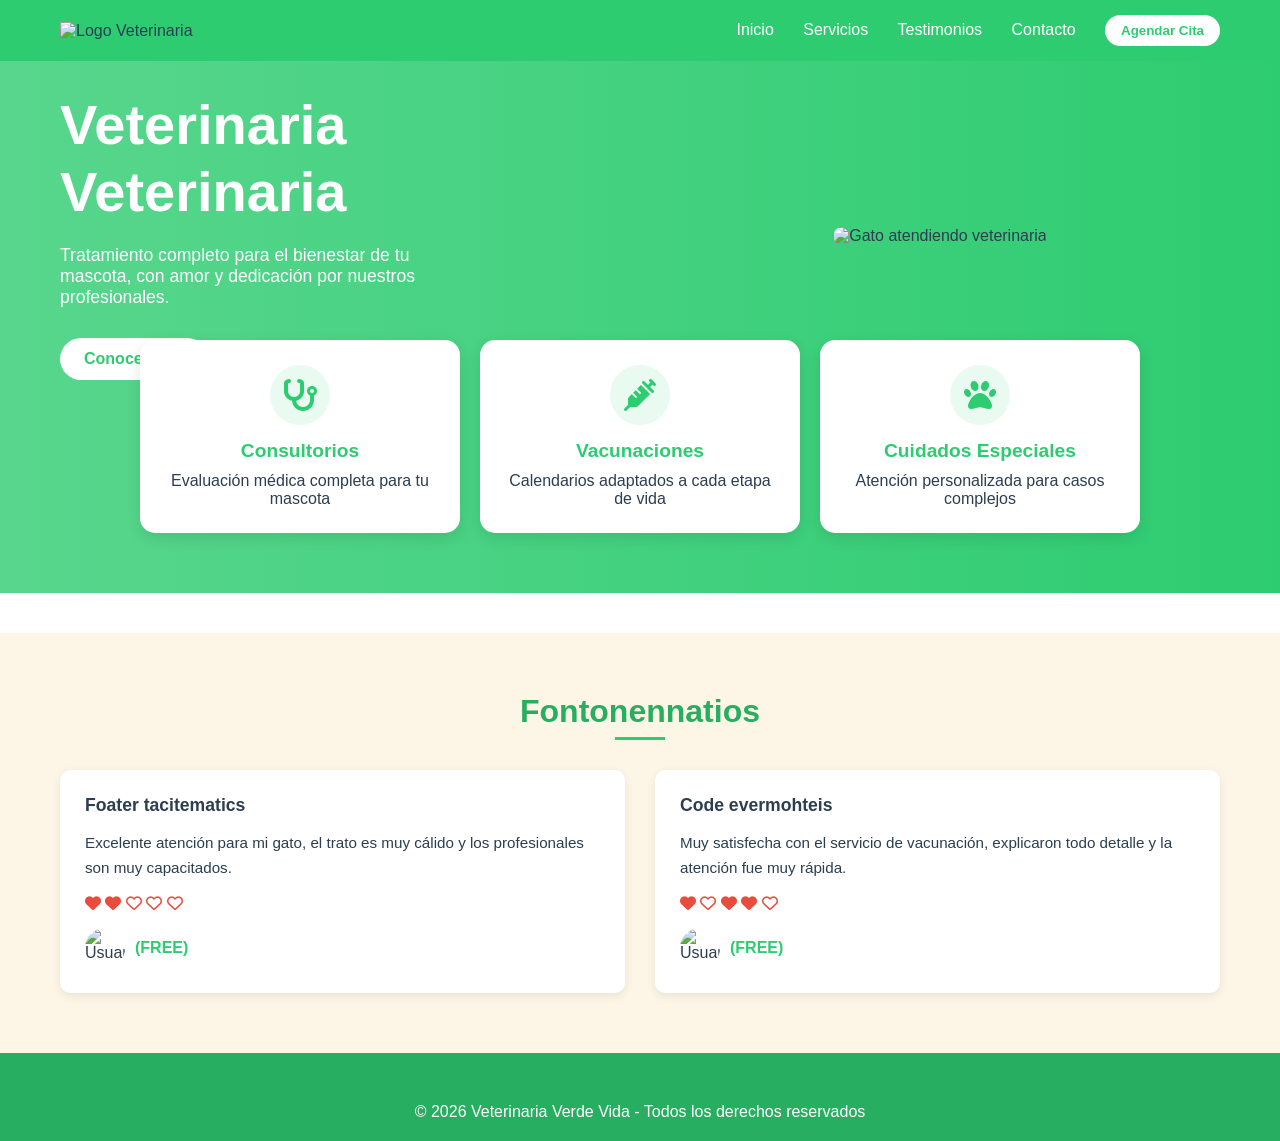
==== index.html @ ba279dea "cambiodemiguel" ====
<!DOCTYPE html>
<html lang="es">
<head>
    <meta charset="UTF-8">
    <meta name="viewport" content="width=device-width, initial-scale=1.0">
    <title>Veterinaria Verde Vida | Cuidado Felino y Canino</title>
    <link rel="icon" type="image/png" href="img/logo.png">
    <link rel="stylesheet" href="https://cdnjs.cloudflare.com/ajax/libs/font-awesome/6.5.1/css/all.min.css">
    <link rel="stylesheet" href="style.css">
</head>
<body>
   
    <nav class="navbar">
        <div class="nav-container">
            <div class="nav-logo">
                <img src="img/logo.png" alt="Logo Veterinaria">
            </div>
            <div class="nav-links" id="navLinks">
                <a href="#inicio">Inicio</a>
                <a href="#servicios">Servicios</a>
                <a href="#testimonios">Testimonios</a>
                <a href="#contacto">Contacto</a>
                <button class="btn-cta">Agendar Cita</button>
            </div>
            <button class="menu-toggle" id="menuToggle">
                <i class="fas fa-bars"></i>
            </button>
        </div>
    </nav>

  
    <section id="inicio" class="hero">
        <div class="hero-container">
            <div class="hero-texto">
                <h1>Veterinaria <br> Veterinaria</h1>
                <p>Tratamiento completo para el bienestar de tu mascota, con amor y dedicación por nuestros profesionales.</p>
                <button class="btn-principal">Conocer Más</button>
            </div>
            <div class="hero-imagen">
                <img src="img/gato-principal.png" alt="Gato atendiendo veterinaria">
                <div class="decoracion-hojas"></div>
            </div>
        </div>
        <div class="servicios-rapidos">
            <div class="servicio-card">
                <i class="fas fa-stethoscope"></i>
                <h3>Consultorios</h3>
                <p>Evaluación médica completa para tu mascota</p>
            </div>
            <div class="servicio-card">
                <i class="fas fa-syringe"></i>
                <h3>Vacunaciones</h3>
                <p>Calendarios adaptados a cada etapa de vida</p>
            </div>
            <div class="servicio-card">
                <i class="fas fa-paw"></i>
                <h3>Cuidados Especiales</h3>
                <p>Atención personalizada para casos complejos</p>
            </div>
        </div>
    </section>

  
    <section id="testimonios" class="testimonios">
        <div class="testimonios-container">
            <h2>Fontonennatios</h2>
            <div class="testimonios-grid">
                <div class="testimonio-card">
                    <h3>Foater tacitematics</h3>
                    <p>Excelente atención para mi gato, el trato es muy cálido y los profesionales son muy capacitados.</p>
                    <div class="calificacion">
                        <i class="fas fa-heart"></i>
                        <i class="fas fa-heart"></i>
                        <i class="far fa-heart"></i>
                        <i class="far fa-heart"></i>
                        <i class="far fa-heart"></i>
                    </div>
                    <div class="autor">
                        <img src="img/usuario1.png" alt="Usuario">
                        <span>(FREE)</span>
                    </div>
                </div>
                <div class="testimonio-card">
                    <h3>Code evermohteis</h3>
                    <p>Muy satisfecha con el servicio de vacunación, explicaron todo detalle y la atención fue muy rápida.</p>
                    <div class="calificacion">
                        <i class="fas fa-heart"></i>
                        <i class="far fa-heart"></i>
                        <i class="fas fa-heart"></i>
                        <i class="fas fa-heart"></i>
                        <i class="far fa-heart"></i>
                    </div>
                    <div class="autor">
                        <img src="img/usuario2.png" alt="Usuario">
                        <span>(FREE)</span>
                    </div>
                </div>
            </div>
        </div>
    </section>

   
    <footer class="footer">
        <div class="footer-container">
            <p>© 2026 Veterinaria Verde Vida - Todos los derechos reservados</p>
            <div class="footer-wave"></div>
        </div>
    </footer>

    <script src="script.js"></script>
</body>
</html>
---- style.css ----
* {
    margin: 0;
    padding: 0;
    box-sizing: border-box;
    font-family: 'Poppins', sans-serif;
}

:root {
    --color-principal: #2ECC71;
    --color-secundario: #27AE60;
    --color-claro: #82E0AA;
    --color-fondo-hero: #58D68D;
    --color-fondo-testimonios: #FDF5E6;
    --color-blanco: #FFFFFF;
    --color-texto: #2C3E50;
}

body {
    color: var(--color-texto);
    overflow-x: hidden;
}


.nav-container, .hero-container, .testimonios-container, .footer-container {
    max-width: 1200px;
    margin: 0 auto;
    padding: 0 20px;
}


.navbar {
    background-color: var(--color-principal);
    padding: 15px 0;
}

.nav-container {
    display: flex;
    justify-content: space-between;
    align-items: center;
}

.nav-logo img {
    width: 50px;
    height: 50px;
}

.nav-links a {
    color: var(--color-blanco);
    text-decoration: none;
    margin-left: 25px;
    font-size: 1rem;
    transition: color 0.3s ease;
}

.nav-links a:hover {
    color: var(--color-claro);
}

.btn-cta {
    background-color: var(--color-blanco);
    color: var(--color-principal);
    border: none;
    padding: 8px 16px;
    border-radius: 20px;
    font-weight: 600;
    cursor: pointer;
    margin-left: 25px;
    transition: background-color 0.3s ease;
}

.btn-cta:hover {
    background-color: var(--color-claro);
    color: var(--color-blanco);
}

.menu-toggle {
    background: none;
    border: none;
    color: var(--color-blanco);
    font-size: 1.5rem;
    display: none;
}


.hero {
    background: linear-gradient(to right, var(--color-fondo-hero), var(--color-principal));
    padding-top: 30px;
    padding-bottom: 60px;
    position: relative;
    overflow: hidden;
}

.hero-container {
    display: grid;
    grid-template-columns: 1fr 1fr;
    gap: 40px;
    align-items: center;
}

.hero-texto h1 {
    font-size: 3.5rem;
    color: var(--color-blanco);
    line-height: 1.2;
    margin-bottom: 20px;
}

.hero-texto p {
    color: var(--color-blanco);
    font-size: 1.1rem;
    margin-bottom: 30px;
    max-width: 400px;
}

.btn-principal {
    background-color: var(--color-blanco);
    color: var(--color-principal);
    border: none;
    padding: 12px 24px;
    border-radius: 25px;
    font-size: 1rem;
    font-weight: 600;
    cursor: pointer;
    transition: transform 0.3s ease;
}

.btn-principal:hover {
    transform: scale(1.05);
}

.hero-imagen {
    position: relative;
    text-align: center;
}

.hero-imagen img {
    width: 80%;
    border-radius: 10px;
    z-index: 2;
    position: relative;
}

.decoracion-hojas {
    position: absolute;
    top: 20%;
    left: 10%;
    width: 100%;
    height: 100%;
    background-image: url('img/hojas-decorativas.png');
    background-size: contain;
    background-repeat: no-repeat;
    z-index: 1;
}


.servicios-rapidos {
    display: grid;
    grid-template-columns: repeat(auto-fit, minmax(280px, 1fr));
    gap: 20px;
    max-width: 1000px;
    margin: 0 auto;
    margin-top: -40px;
    position: relative;
    z-index: 5;
}

.servicio-card {
    background-color: var(--color-blanco);
    padding: 25px;
    border-radius: 15px;
    box-shadow: 0 5px 15px rgba(0,0,0,0.1);
    text-align: center;
    transition: transform 0.3s ease;
}

.servicio-card:hover {
    transform: translateY(-5px);
}

.servicio-card i {
    font-size: 2rem;
    color: var(--color-principal);
    margin-bottom: 15px;
    background-color: rgba(46, 204, 113, 0.1);
    width: 60px;
    height: 60px;
    line-height: 60px;
    border-radius: 50%;
}

.servicio-card h3 {
    color: var(--color-principal);
    margin-bottom: 10px;
    font-size: 1.2rem;
}

.testimonios {
    background-color: var(--color-fondo-testimonios);
    padding: 60px 0;
    margin-top: 40px;
}

.testimonios h2 {
    font-size: 2rem;
    color: var(--color-secundario);
    text-align: center;
    margin-bottom: 40px;
    position: relative;
}

.testimonios h2::after {
    content: '';
    width: 50px;
    height: 3px;
    background-color: var(--color-principal);
    position: absolute;
    bottom: -10px;
    left: 50%;
    transform: translateX(-50%);
}

.testimonios-grid {
    display: grid;
    grid-template-columns: repeat(auto-fit, minmax(300px, 1fr));
    gap: 30px;
}

.testimonio-card {
    background-color: var(--color-blanco);
    padding: 25px;
    border-radius: 10px;
    box-shadow: 0 3px 10px rgba(0,0,0,0.08);
}

.testimonio-card h3 {
    color: var(--color-texto);
    margin-bottom: 15px;
    font-size: 1.1rem;
}

.testimonio-card p {
    font-size: 0.95rem;
    line-height: 1.6;
    margin-bottom: 15px;
}

.calificacion {
    color: #E74C3C;
    margin-bottom: 15px;
}

.autor {
    display: flex;
    align-items: center;
}

.autor img {
    width: 40px;
    height: 40px;
    border-radius: 50%;
    margin-right: 10px;
}

.autor span {
    color: var(--color-principal);
    font-weight: 600;
}

/* FOOTER */
.footer {
    background-color: var(--color-secundario);
    padding: 20px 0;
    position: relative;
}

.footer p {
    color: var(--color-blanco);
    text-align: center;
    padding-top: 30px;
}

.footer-wave {
    position: absolute;
    top: -60px;
    left: 0;
    width: 100%;
    height: 60px;
    background-image: url('img/onda-footer.svg');
    background-size: cover;
    background-repeat: no-repeat;
}


@media (max-width: 992px) {
    .hero-container {
        grid-template-columns: 1fr;
        text-align: center;
    }

    .hero-texto p {
        max-width: 100%;
    }

    .menu-toggle {
        display: block;
    }

    .nav-links {
        position: absolute;
        top: 80px;
        left: 0;
        width: 100%;
        background-color: var(--color-principal);
        max-height: 0;
        overflow: hidden;
        transition: max-height 0.3s ease;
    }

    .nav-links.active {
        max-height: 400px;
    }

    .nav-links a, .btn-cta {
        display: block;
        margin: 15px 20px;
        text-align: center;
    }
}
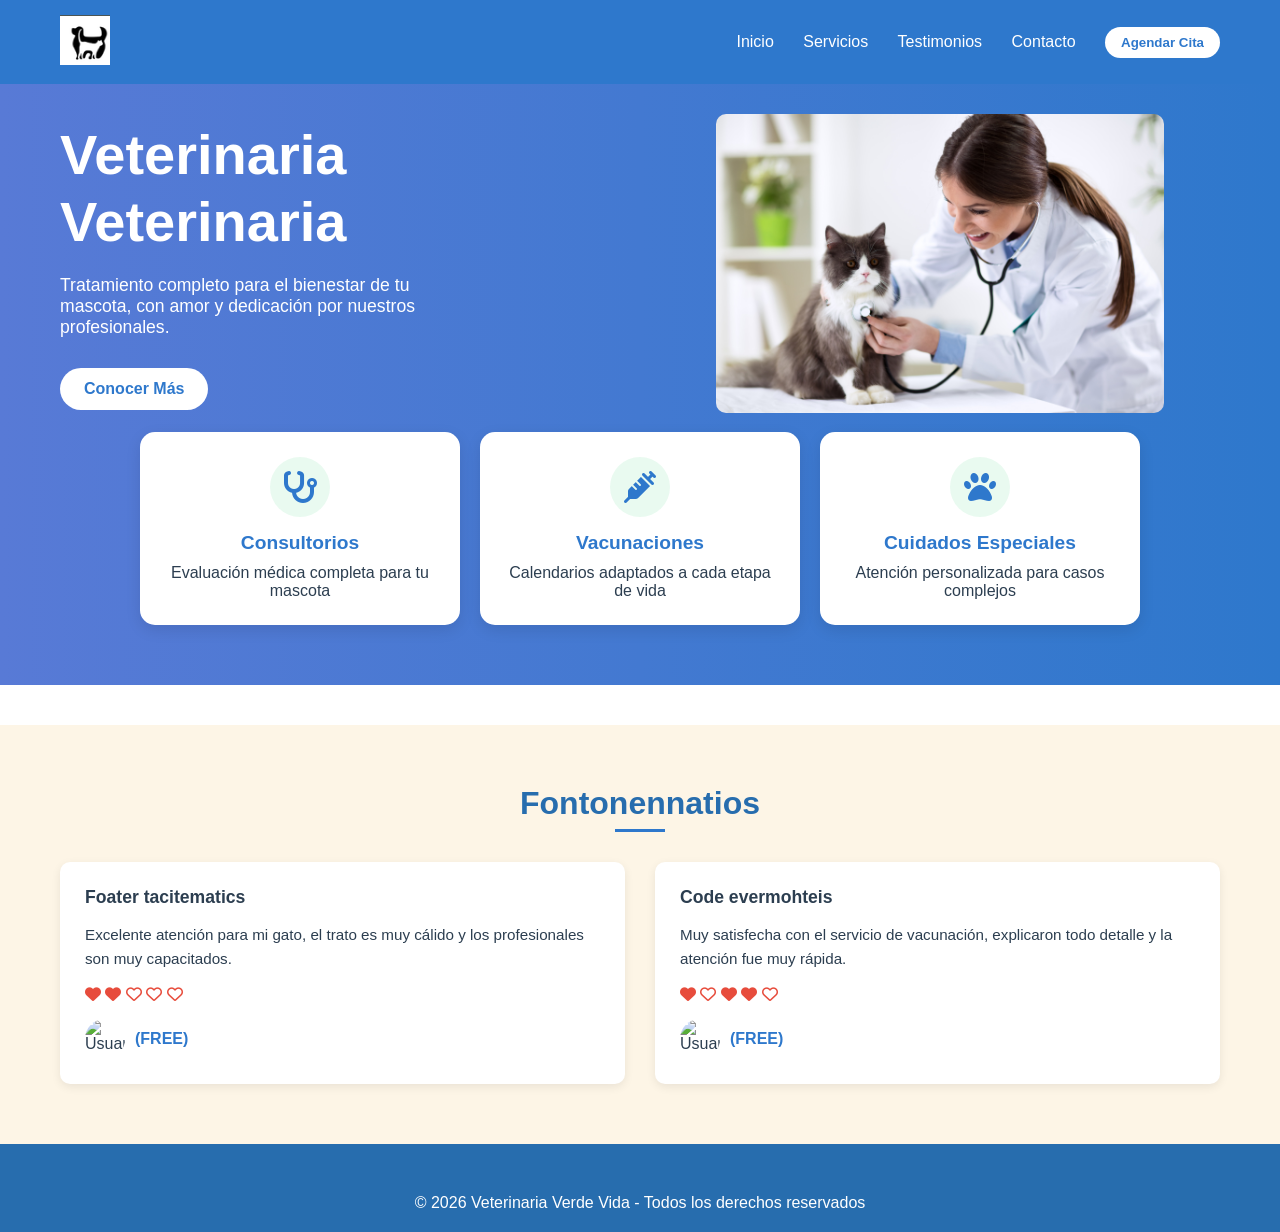
==== commit 9c89b4ab: "cambiodemiguel" ====
--- a/index.html
+++ b/index.html
@@ -4,16 +4,15 @@
     <meta charset="UTF-8">
     <meta name="viewport" content="width=device-width, initial-scale=1.0">
     <title>Veterinaria Verde Vida | Cuidado Felino y Canino</title>
-    <link rel="icon" type="image/png" href="img/logo.png">
+    <link rel="icon" type="image/png" href="Captura de pantalla 2026-03-09 090938.png">
     <link rel="stylesheet" href="https://cdnjs.cloudflare.com/ajax/libs/font-awesome/6.5.1/css/all.min.css">
     <link rel="stylesheet" href="style.css">
 </head>
 <body>
-   
     <nav class="navbar">
         <div class="nav-container">
             <div class="nav-logo">
-                <img src="img/logo.png" alt="Logo Veterinaria">
+                <img src="Captura de pantalla 2026-03-09 090938.png" alt="Logo Veterinaria">
             </div>
             <div class="nav-links" id="navLinks">
                 <a href="#inicio">Inicio</a>
@@ -37,7 +36,7 @@
                 <button class="btn-principal">Conocer Más</button>
             </div>
             <div class="hero-imagen">
-                <img src="img/gato-principal.png" alt="Gato atendiendo veterinaria">
+                <img src="L6GI2ZSXFZGADESR57UO666ZE4.jpg" alt="Gato atendiendo veterinaria">
                 <div class="decoracion-hojas"></div>
             </div>
         </div>
--- a/style.css
+++ b/style.css
@@ -6,10 +6,10 @@
 }
 
 :root {
-    --color-principal: #2ECC71;
-    --color-secundario: #27AE60;
-    --color-claro: #82E0AA;
-    --color-fondo-hero: #58D68D;
+    --color-principal: #2e78cc;
+    --color-secundario: #276dae;
+    --color-claro: #030303;
+    --color-fondo-hero: #587ad6;
     --color-fondo-testimonios: #FDF5E6;
     --color-blanco: #FFFFFF;
     --color-texto: #2C3E50;
@@ -158,7 +158,7 @@
     gap: 20px;
     max-width: 1000px;
     margin: 0 auto;
-    margin-top: -40px;
+    margin-top: 15px;
     position: relative;
     z-index: 5;
 }
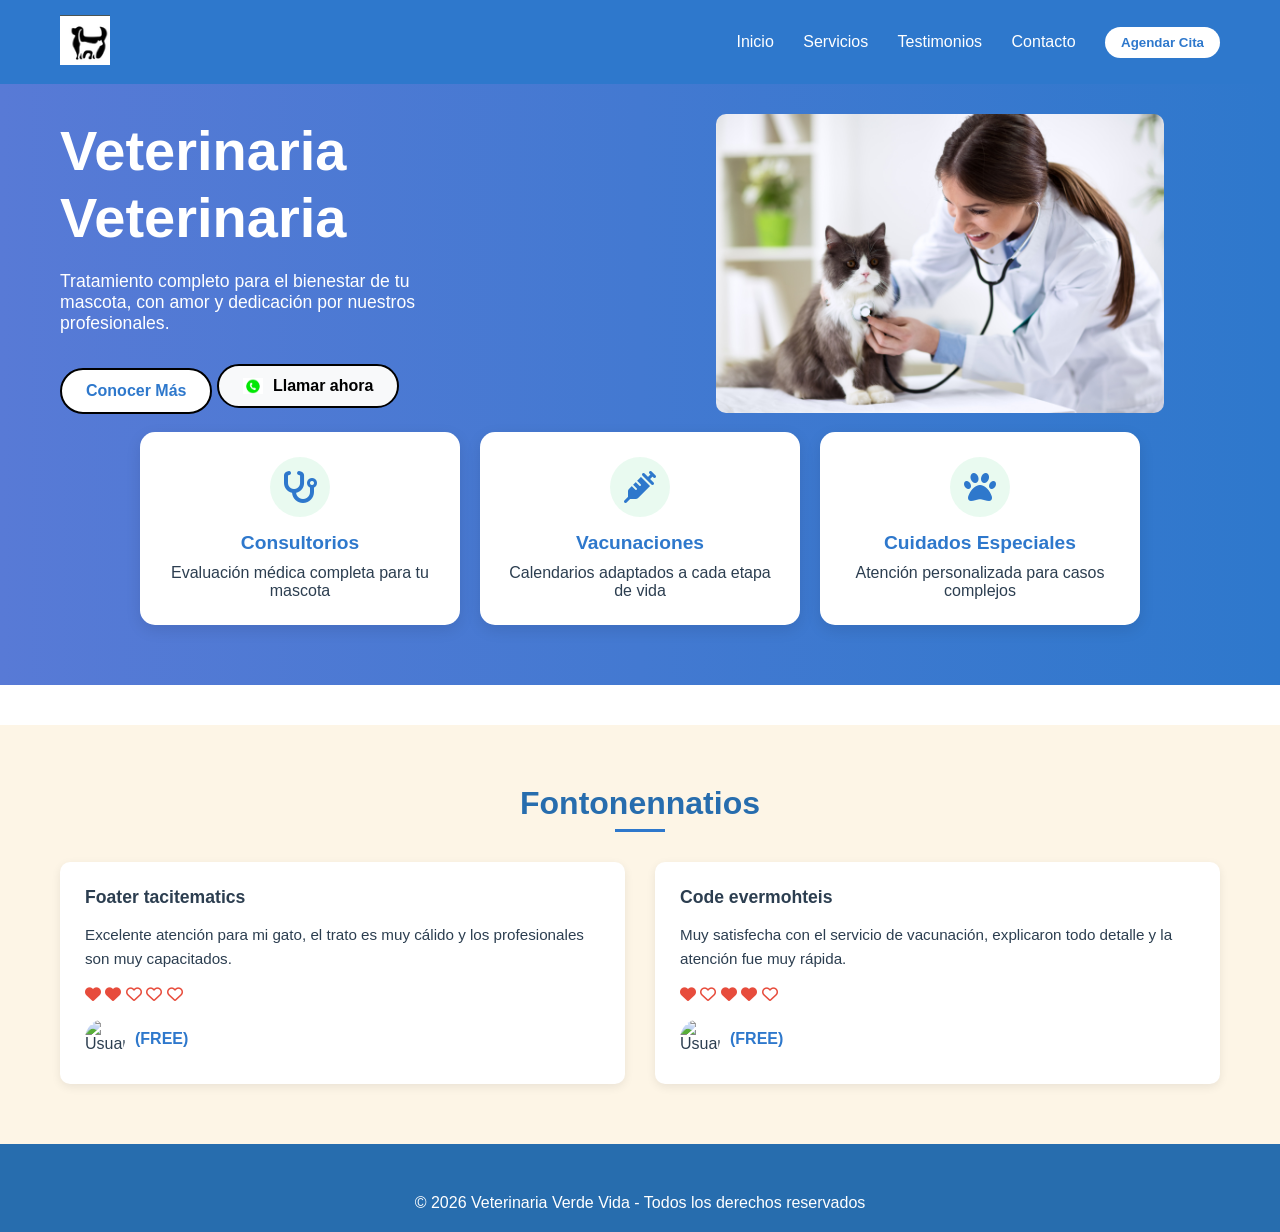
==== commit d567c79a: "cambio5demigue" ====
--- a/index.html
+++ b/index.html
@@ -34,6 +34,13 @@
                 <h1>Veterinaria <br> Veterinaria</h1>
                 <p>Tratamiento completo para el bienestar de tu mascota, con amor y dedicación por nuestros profesionales.</p>
                 <button class="btn-principal">Conocer Más</button>
+                <button class="btn-segundario">
+    <img src="llamar.png" alt="WhatsApp" class="btn-icon">
+    Llamar ahora
+</button>
+               
+
+                 
             </div>
             <div class="hero-imagen">
                 <img src="L6GI2ZSXFZGADESR57UO666ZE4.jpg" alt="Gato atendiendo veterinaria">
--- a/style.css
+++ b/style.css
@@ -121,7 +121,43 @@
     font-weight: 600;
     cursor: pointer;
     transition: transform 0.3s ease;
-}
+    border: 2px solid #000000;
+}
+
+.btn-segundario {
+ 
+    background-color: #f8f9fa;
+    color: #000000;           
+    border: 2px solid #000000;
+    border-radius: 50px;       
+    
+    padding: 10px 24px;       
+    cursor: pointer;          
+    font-family: Arial, sans-serif; 
+    font-weight: bold;        
+    font-size: 16px;          
+
+ 
+    display: inline-flex;    
+    align-items: center;    
+    justify-content: center;
+    gap: 10px;            
+    transition: all 0.3s ease;
+}
+
+
+.btn-icon {
+    width: 20px; 
+    height: 20px;
+    object-fit: contain; 
+}
+
+
+.btn-segundario:hover {
+    background-color: #e2e6ea;
+    border-color: #333;       
+}
+    
 
 .btn-principal:hover {
     transform: scale(1.05);
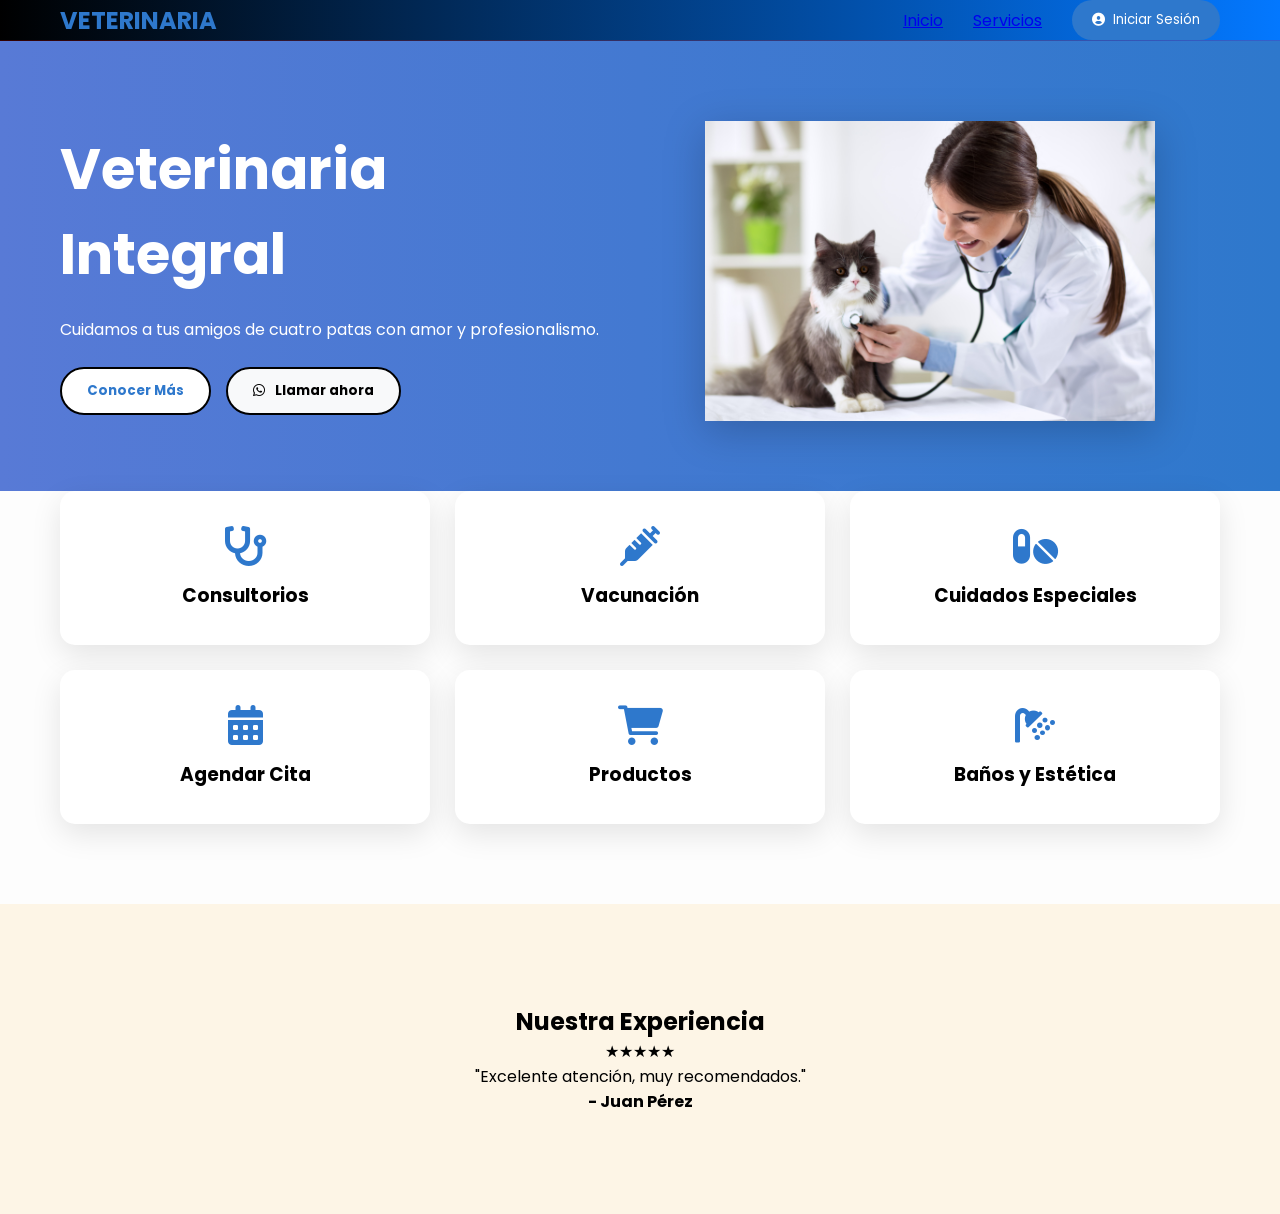
==== commit 82aed07a: "cambio5demiguel" ====
--- a/index.html
+++ b/index.html
@@ -3,116 +3,68 @@
 <head>
     <meta charset="UTF-8">
     <meta name="viewport" content="width=device-width, initial-scale=1.0">
-    <title>Veterinaria Verde Vida | Cuidado Felino y Canino</title>
-    <link rel="icon" type="image/png" href="Captura de pantalla 2026-03-09 090938.png">
-    <link rel="stylesheet" href="https://cdnjs.cloudflare.com/ajax/libs/font-awesome/6.5.1/css/all.min.css">
+    <title>Veterinaria Integral | Cuidado Profesional</title>
+    <link rel="stylesheet" href="https://cdnjs.cloudflare.com/ajax/libs/font-awesome/6.0.0/css/all.min.css">
+    <link href="https://fonts.googleapis.com/css2?family=Poppins:wght@300;400;600;700&display=swap" rel="stylesheet">
     <link rel="stylesheet" href="style.css">
 </head>
 <body>
+
     <nav class="navbar">
-        <div class="nav-container">
-            <div class="nav-logo">
-                <img src="Captura de pantalla 2026-03-09 090938.png" alt="Logo Veterinaria">
+        <div class="contenedor">
+            <div class="logo">VETERINARIA</div>
+            <div class="nav-links" id="navLinks">
+                <a href="#">Inicio</a>
+                <a href="#">Servicios</a>
+                <button class="btn-login">
+                    <i class="fas fa-user-circle"></i> Iniciar Sesión
+                </button>
             </div>
-            <div class="nav-links" id="navLinks">
-                <a href="#inicio">Inicio</a>
-                <a href="#servicios">Servicios</a>
-                <a href="#testimonios">Testimonios</a>
-                <a href="#contacto">Contacto</a>
-                <button class="btn-cta">Agendar Cita</button>
-            </div>
-            <button class="menu-toggle" id="menuToggle">
-                <i class="fas fa-bars"></i>
-            </button>
         </div>
     </nav>
 
-  
-    <section id="inicio" class="hero">
-        <div class="hero-container">
+    <section class="hero">
+        <div class="contenedor hero-grid">
             <div class="hero-texto">
-                <h1>Veterinaria <br> Veterinaria</h1>
-                <p>Tratamiento completo para el bienestar de tu mascota, con amor y dedicación por nuestros profesionales.</p>
-                <button class="btn-principal">Conocer Más</button>
-                <button class="btn-segundario">
-    <img src="llamar.png" alt="WhatsApp" class="btn-icon">
-    Llamar ahora
-</button>
-               
-
-                 
+                <h1>Veterinaria <br> <span>Integral</span></h1>
+                <p>Cuidamos a tus amigos de cuatro patas con amor y profesionalismo.</p>
+                <div class="hero-botones">
+                    <button class="btn-principal">Conocer Más</button>
+                    <button class="btn-segundario">
+                        <i class="fab fa-whatsapp"></i> Llamar ahora
+                    </button>
+                </div>
             </div>
             <div class="hero-imagen">
-                <img src="L6GI2ZSXFZGADESR57UO666ZE4.jpg" alt="Gato atendiendo veterinaria">
-                <div class="decoracion-hojas"></div>
-            </div>
-        </div>
-        <div class="servicios-rapidos">
-            <div class="servicio-card">
-                <i class="fas fa-stethoscope"></i>
-                <h3>Consultorios</h3>
-                <p>Evaluación médica completa para tu mascota</p>
-            </div>
-            <div class="servicio-card">
-                <i class="fas fa-syringe"></i>
-                <h3>Vacunaciones</h3>
-                <p>Calendarios adaptados a cada etapa de vida</p>
-            </div>
-            <div class="servicio-card">
-                <i class="fas fa-paw"></i>
-                <h3>Cuidados Especiales</h3>
-                <p>Atención personalizada para casos complejos</p>
+                <img src="L6GI2ZSXFZGADESR57UO666ZE4.jpg" alt="Mascota">
             </div>
         </div>
     </section>
 
-  
-    <section id="testimonios" class="testimonios">
-        <div class="testimonios-container">
-            <h2>Fontonennatios</h2>
+    <section class="servicios-seccion">
+        <div class="contenedor grid-servicios">
+            <div class="card"><i class="fas fa-stethoscope"></i><h3>Consultorios</h3></div>
+            <div class="card"><i class="fas fa-syringe"></i><h3>Vacunación</h3></div>
+            <div class="card"><i class="fas fa-pills"></i><h3>Cuidados Especiales</h3></div>
+            <div class="card"><i class="fas fa-calendar-alt"></i><h3>Agendar Cita</h3></div>
+            <div class="card"><i class="fas fa-shopping-cart"></i><h3>Productos</h3></div>
+            <div class="card"><i class="fas fa-shower"></i><h3>Baños y Estética</h3></div>
+        </div>
+    </section>
+
+    <section class="testimonios">
+        <div class="contenedor">
+            <h2>Nuestra Experiencia</h2>
             <div class="testimonios-grid">
-                <div class="testimonio-card">
-                    <h3>Foater tacitematics</h3>
-                    <p>Excelente atención para mi gato, el trato es muy cálido y los profesionales son muy capacitados.</p>
-                    <div class="calificacion">
-                        <i class="fas fa-heart"></i>
-                        <i class="fas fa-heart"></i>
-                        <i class="far fa-heart"></i>
-                        <i class="far fa-heart"></i>
-                        <i class="far fa-heart"></i>
-                    </div>
-                    <div class="autor">
-                        <img src="img/usuario1.png" alt="Usuario">
-                        <span>(FREE)</span>
-                    </div>
-                </div>
-                <div class="testimonio-card">
-                    <h3>Code evermohteis</h3>
-                    <p>Muy satisfecha con el servicio de vacunación, explicaron todo detalle y la atención fue muy rápida.</p>
-                    <div class="calificacion">
-                        <i class="fas fa-heart"></i>
-                        <i class="far fa-heart"></i>
-                        <i class="fas fa-heart"></i>
-                        <i class="fas fa-heart"></i>
-                        <i class="far fa-heart"></i>
-                    </div>
-                    <div class="autor">
-                        <img src="img/usuario2.png" alt="Usuario">
-                        <span>(FREE)</span>
-                    </div>
+                <div class="testi-card">
+                    <div class="estrellas">★★★★★</div>
+                    <p>"Excelente atención, muy recomendados."</p>
+                    <strong>- Juan Pérez</strong>
                 </div>
             </div>
         </div>
     </section>
 
-   
-    <footer class="footer">
-        <div class="footer-container">
-            <p>© 2026 Veterinaria Verde Vida - Todos los derechos reservados</p>
-            <div class="footer-wave"></div>
-        </div>
-    </footer>
-
     <script src="script.js"></script>
 </body>
 </html>
--- a/style.css
+++ b/style.css
@@ -1,363 +1,147 @@
 * {
     margin: 0;
-    padding: 0;
-    box-sizing: border-box;
+     padding: 0; 
+     box-sizing: border-box;
     font-family: 'Poppins', sans-serif;
 }
 
-:root {
-    --color-principal: #2e78cc;
-    --color-secundario: #276dae;
-    --color-claro: #030303;
-    --color-fondo-hero: #587ad6;
-    --color-fondo-testimonios: #FDF5E6;
-    --color-blanco: #FFFFFF;
-    --color-texto: #2C3E50;
-}
-
-body {
-    color: var(--color-texto);
-    overflow-x: hidden;
-}
-
-
-.nav-container, .hero-container, .testimonios-container, .footer-container {
+.contenedor {
     max-width: 1200px;
     margin: 0 auto;
     padding: 0 20px;
 }
 
-
 .navbar {
-    background-color: var(--color-principal);
-    padding: 15px 0;
+    background: linear-gradient(to right, #000000, #0378ff);
+    border-bottom: 1px solid rgba(248, 0, 0, 0.2);
 }
 
-.nav-container {
+
+.navbar .contenedor {
     display: flex;
     justify-content: space-between;
     align-items: center;
+    color: #cc2e2e;
 }
 
-.nav-logo img {
-    width: 50px;
-    height: 50px;
+.logo {
+     font-weight: 700;
+      color: #2e78cc; 
+      font-size: 1.5rem;
+     }
+
+.nav-links { 
+    display: flex;
+     align-items: center;
+      gap: 30px;
+     }
+
+.btn-login {
+    background: #2e78cc; 
+    color: white; 
+    border: none;
+    padding: 10px 20px;
+     border-radius: 25px;
+    cursor: pointer;
+     display: flex;
+      align-items: center; 
+      gap: 8px;
 }
 
-.nav-links a {
-    color: var(--color-blanco);
-    text-decoration: none;
-    margin-left: 25px;
-    font-size: 1rem;
-    transition: color 0.3s ease;
+.hero {
+    background: linear-gradient(to right, #587ad6, #2e78cc);
+    color: white;
+    padding: 80px 0 140px 0; 
+
+}
+.hero-imagen {
+    display: flex;
+    justify-content: center; /* Centra la imagen en su lado */
+    align-items: center;
 }
 
-.nav-links a:hover {
-    color: var(--color-claro);
+.hero-imagen img {
+ 
+    width: 100%;           
+    max-width: 450px;     
+    height: auto;          
+    
+   
+    filter: drop-shadow(0 10px 20px rgba(0,0,0,0.2)); 
 }
 
-.btn-cta {
-    background-color: var(--color-blanco);
-    color: var(--color-principal);
-    border: none;
-    padding: 8px 16px;
-    border-radius: 20px;
-    font-weight: 600;
-    cursor: pointer;
-    margin-left: 25px;
-    transition: background-color 0.3s ease;
+.hero-grid { 
+    display: grid;
+     grid-template-columns: 1fr 1fr; 
+     align-items: center;
+     }
+
+.hero-texto h1 { 
+    font-size: 3.5rem;
+     margin-bottom: 20px; 
+    }
+
+.hero-botones {
+     display: flex; 
+     gap: 15px; 
+     margin-top: 25px; 
+    }
+
+.btn-principal {
+    background: white;
+     color: #2e78cc;
+      border: 2px solid #000;
+    padding: 12px 25px;
+     border-radius: 50px; 
+     font-weight: bold;
 }
 
-.btn-cta:hover {
-    background-color: var(--color-claro);
-    color: var(--color-blanco);
-}
-
-.menu-toggle {
-    background: none;
-    border: none;
-    color: var(--color-blanco);
-    font-size: 1.5rem;
-    display: none;
+.btn-segundario {
+    background: #f8f9fa;
+     color: black;
+      border: 2px solid #000;
+    padding: 12px 25px; 
+    border-radius: 50px;
+    font-weight: bold;
+    display: flex;
+     align-items: center;
+      gap: 10px;
 }
 
 
-.hero {
-    background: linear-gradient(to right, var(--color-fondo-hero), var(--color-principal));
-    padding-top: 30px;
-    padding-bottom: 60px;
-    position: relative;
-    overflow: hidden;
+.servicios-seccion { 
+    background: #fdfdfd; 
+    padding-bottom: 80px;
+ }
+
+.grid-servicios {
+    display: grid;
+    grid-template-columns: repeat(3, 1fr);
+    gap: 25px;
+    margin-top: -70px; 
 }
 
-.hero-container {
-    display: grid;
-    grid-template-columns: 1fr 1fr;
-    gap: 40px;
-    align-items: center;
+.card {
+    background: white;
+     padding: 35px;
+      border-radius: 15px;
+    text-align: center;
+     box-shadow: 0 10px 30px rgba(0,0,0,0.1);
+    transition: 0.3s;
 }
 
-.hero-texto h1 {
-    font-size: 3.5rem;
-    color: var(--color-blanco);
-    line-height: 1.2;
-    margin-bottom: 20px;
+.card:hover { 
+    transform: translateY(-10px); 
 }
 
-.hero-texto p {
-    color: var(--color-blanco);
-    font-size: 1.1rem;
-    margin-bottom: 30px;
-    max-width: 400px;
-}
-
-.btn-principal {
-    background-color: var(--color-blanco);
-    color: var(--color-principal);
-    border: none;
-    padding: 12px 24px;
-    border-radius: 25px;
-    font-size: 1rem;
-    font-weight: 600;
-    cursor: pointer;
-    transition: transform 0.3s ease;
-    border: 2px solid #000000;
-}
-
-.btn-segundario {
- 
-    background-color: #f8f9fa;
-    color: #000000;           
-    border: 2px solid #000000;
-    border-radius: 50px;       
-    
-    padding: 10px 24px;       
-    cursor: pointer;          
-    font-family: Arial, sans-serif; 
-    font-weight: bold;        
-    font-size: 16px;          
-
- 
-    display: inline-flex;    
-    align-items: center;    
-    justify-content: center;
-    gap: 10px;            
-    transition: all 0.3s ease;
-}
-
-
-.btn-icon {
-    width: 20px; 
-    height: 20px;
-    object-fit: contain; 
-}
-
-
-.btn-segundario:hover {
-    background-color: #e2e6ea;
-    border-color: #333;       
-}
-    
-
-.btn-principal:hover {
-    transform: scale(1.05);
-}
-
-.hero-imagen {
-    position: relative;
-    text-align: center;
-}
-
-.hero-imagen img {
-    width: 80%;
-    border-radius: 10px;
-    z-index: 2;
-    position: relative;
-}
-
-.decoracion-hojas {
-    position: absolute;
-    top: 20%;
-    left: 10%;
-    width: 100%;
-    height: 100%;
-    background-image: url('img/hojas-decorativas.png');
-    background-size: contain;
-    background-repeat: no-repeat;
-    z-index: 1;
-}
-
-
-.servicios-rapidos {
-    display: grid;
-    grid-template-columns: repeat(auto-fit, minmax(280px, 1fr));
-    gap: 20px;
-    max-width: 1000px;
-    margin: 0 auto;
-    margin-top: 15px;
-    position: relative;
-    z-index: 5;
-}
-
-.servicio-card {
-    background-color: var(--color-blanco);
-    padding: 25px;
-    border-radius: 15px;
-    box-shadow: 0 5px 15px rgba(0,0,0,0.1);
-    text-align: center;
-    transition: transform 0.3s ease;
-}
-
-.servicio-card:hover {
-    transform: translateY(-5px);
-}
-
-.servicio-card i {
-    font-size: 2rem;
-    color: var(--color-principal);
-    margin-bottom: 15px;
-    background-color: rgba(46, 204, 113, 0.1);
-    width: 60px;
-    height: 60px;
-    line-height: 60px;
-    border-radius: 50%;
-}
-
-.servicio-card h3 {
-    color: var(--color-principal);
-    margin-bottom: 10px;
-    font-size: 1.2rem;
-}
+.card i {
+     font-size: 2.5rem; 
+     color: #2e78cc;
+      margin-bottom: 15px; 
+    }
 
 .testimonios {
-    background-color: var(--color-fondo-testimonios);
-    padding: 60px 0;
-    margin-top: 40px;
-}
-
-.testimonios h2 {
-    font-size: 2rem;
-    color: var(--color-secundario);
+    padding: 100px 0; 
+    background: #FDF5E6;
     text-align: center;
-    margin-bottom: 40px;
-    position: relative;
-}
-
-.testimonios h2::after {
-    content: '';
-    width: 50px;
-    height: 3px;
-    background-color: var(--color-principal);
-    position: absolute;
-    bottom: -10px;
-    left: 50%;
-    transform: translateX(-50%);
-}
-
-.testimonios-grid {
-    display: grid;
-    grid-template-columns: repeat(auto-fit, minmax(300px, 1fr));
-    gap: 30px;
-}
-
-.testimonio-card {
-    background-color: var(--color-blanco);
-    padding: 25px;
-    border-radius: 10px;
-    box-shadow: 0 3px 10px rgba(0,0,0,0.08);
-}
-
-.testimonio-card h3 {
-    color: var(--color-texto);
-    margin-bottom: 15px;
-    font-size: 1.1rem;
-}
-
-.testimonio-card p {
-    font-size: 0.95rem;
-    line-height: 1.6;
-    margin-bottom: 15px;
-}
-
-.calificacion {
-    color: #E74C3C;
-    margin-bottom: 15px;
-}
-
-.autor {
-    display: flex;
-    align-items: center;
-}
-
-.autor img {
-    width: 40px;
-    height: 40px;
-    border-radius: 50%;
-    margin-right: 10px;
-}
-
-.autor span {
-    color: var(--color-principal);
-    font-weight: 600;
-}
-
-/* FOOTER */
-.footer {
-    background-color: var(--color-secundario);
-    padding: 20px 0;
-    position: relative;
-}
-
-.footer p {
-    color: var(--color-blanco);
-    text-align: center;
-    padding-top: 30px;
-}
-
-.footer-wave {
-    position: absolute;
-    top: -60px;
-    left: 0;
-    width: 100%;
-    height: 60px;
-    background-image: url('img/onda-footer.svg');
-    background-size: cover;
-    background-repeat: no-repeat;
-}
-
-
-@media (max-width: 992px) {
-    .hero-container {
-        grid-template-columns: 1fr;
-        text-align: center;
-    }
-
-    .hero-texto p {
-        max-width: 100%;
-    }
-
-    .menu-toggle {
-        display: block;
-    }
-
-    .nav-links {
-        position: absolute;
-        top: 80px;
-        left: 0;
-        width: 100%;
-        background-color: var(--color-principal);
-        max-height: 0;
-        overflow: hidden;
-        transition: max-height 0.3s ease;
-    }
-
-    .nav-links.active {
-        max-height: 400px;
-    }
-
-    .nav-links a, .btn-cta {
-        display: block;
-        margin: 15px 20px;
-        text-align: center;
-    }
 }
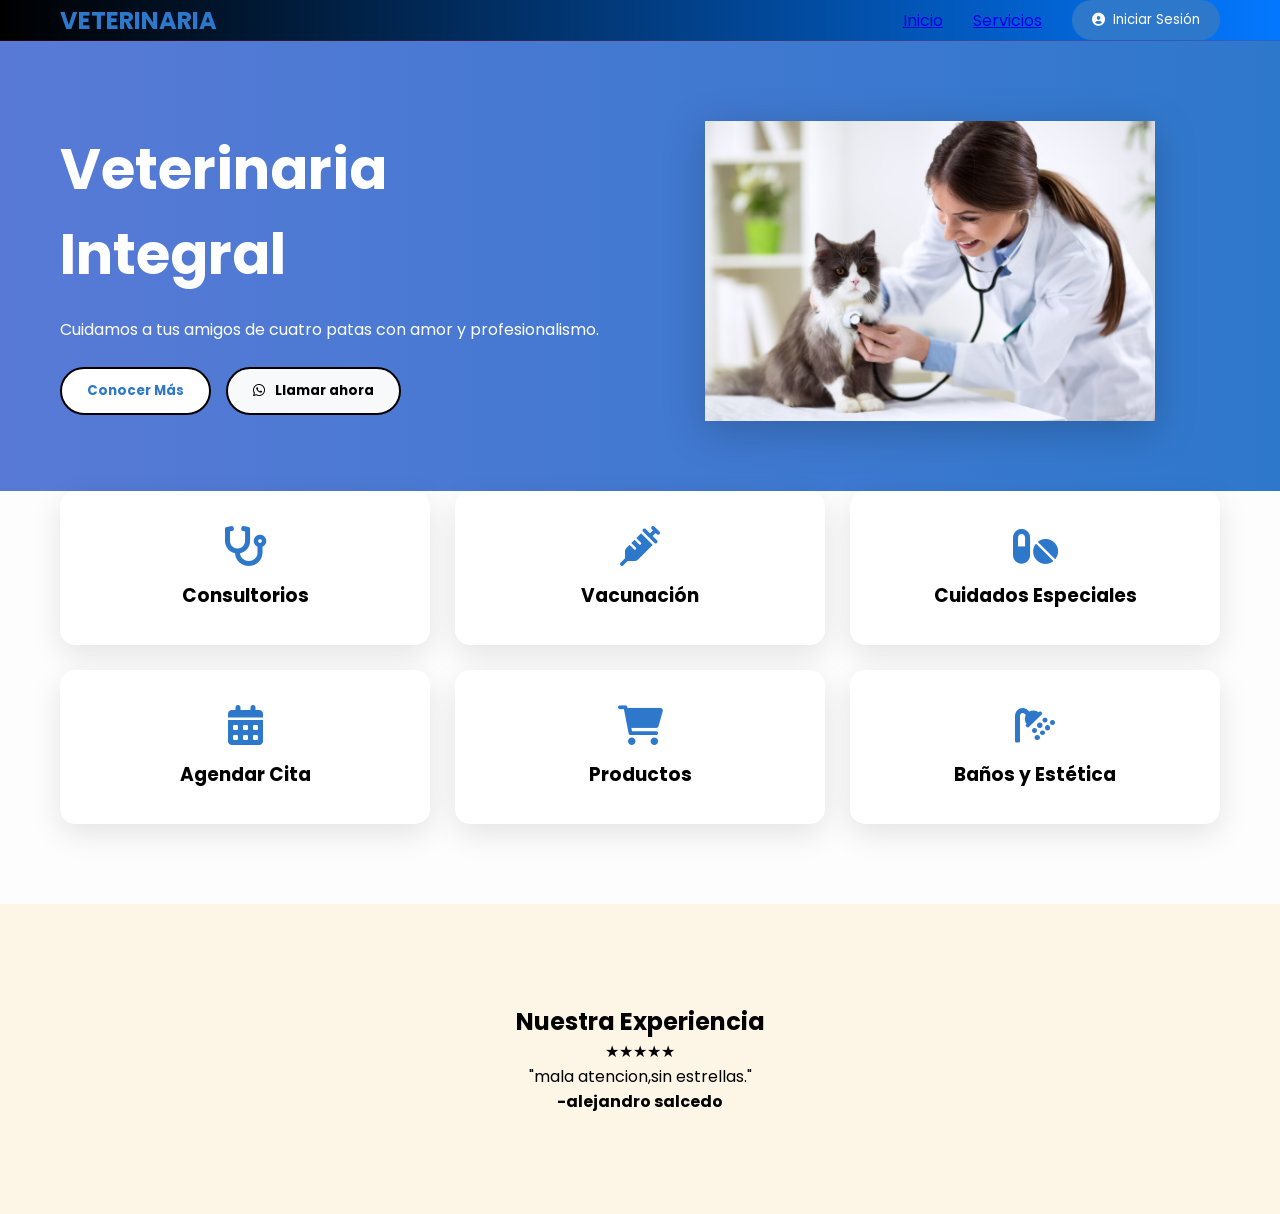
==== commit 7a87facb: "se hizo cambio" ====
--- a/index.html
+++ b/index.html
@@ -58,8 +58,8 @@
             <div class="testimonios-grid">
                 <div class="testi-card">
                     <div class="estrellas">★★★★★</div>
-                    <p>"Excelente atención, muy recomendados."</p>
-                    <strong>- Juan Pérez</strong>
+                    <p>"mala atencion,sin estrellas."</p>
+                    <strong>-alejandro salcedo</strong>
                 </div>
             </div>
         </div>
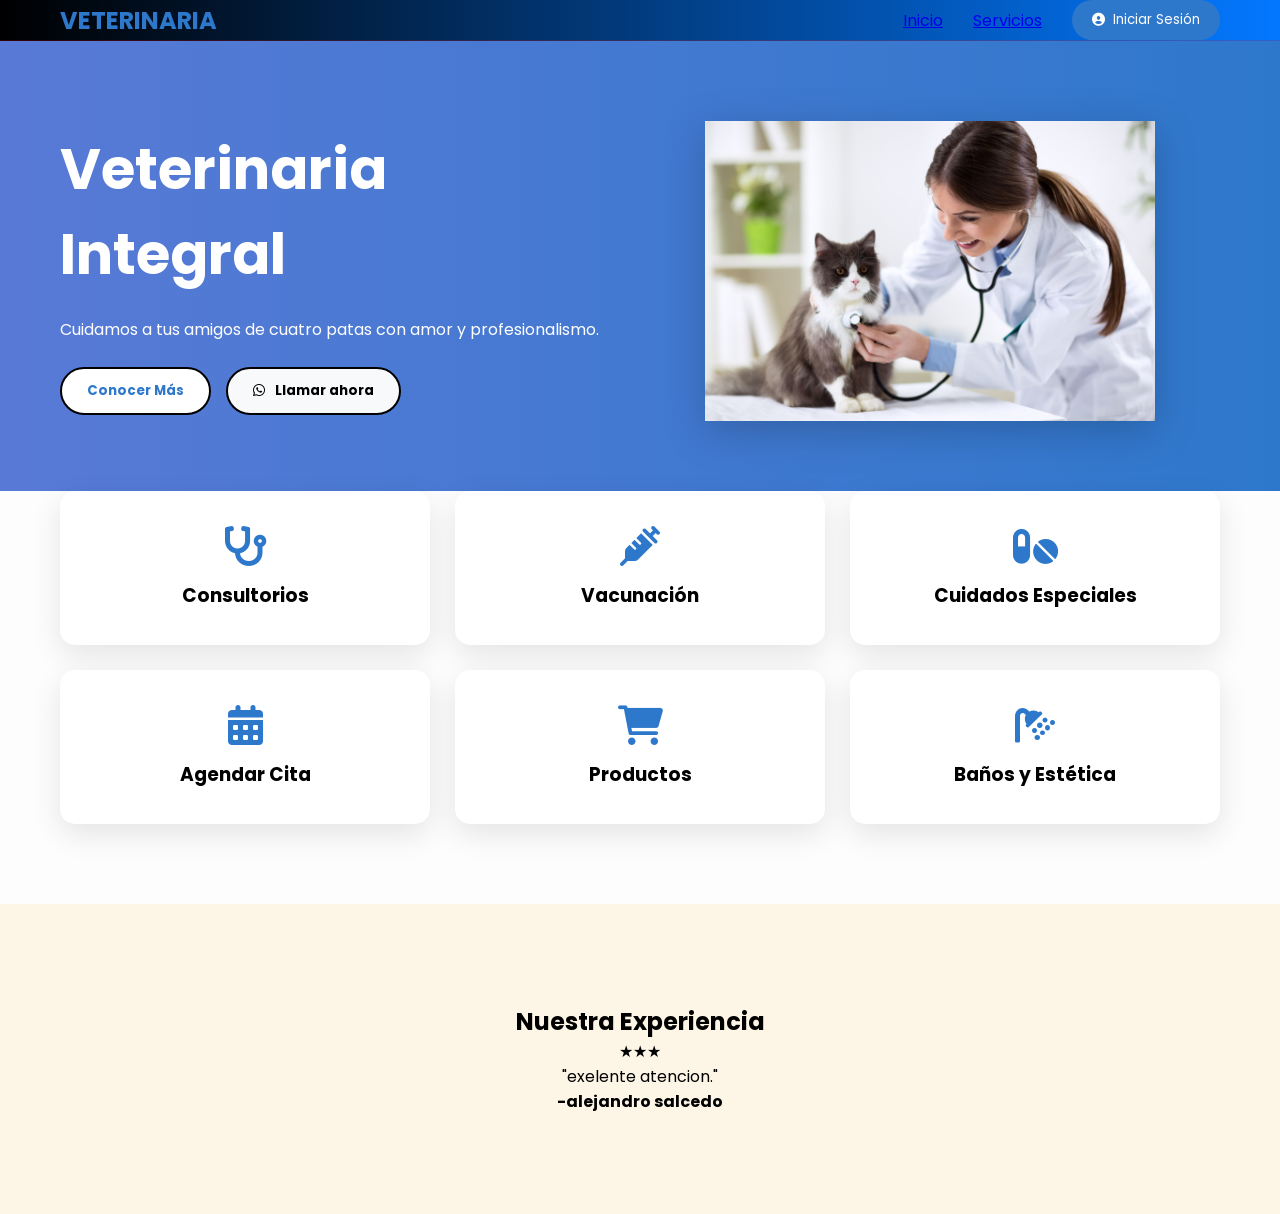
==== commit aa43c4be: "juan carlos presente" ====
--- a/index.html
+++ b/index.html
@@ -57,8 +57,8 @@
             <h2>Nuestra Experiencia</h2>
             <div class="testimonios-grid">
                 <div class="testi-card">
-                    <div class="estrellas">★★★★★</div>
-                    <p>"mala atencion,sin estrellas."</p>
+                    <div class="estrellas">★★★</div>
+                    <p>"exelente atencion."</p>
                     <strong>-alejandro salcedo</strong>
                 </div>
             </div>
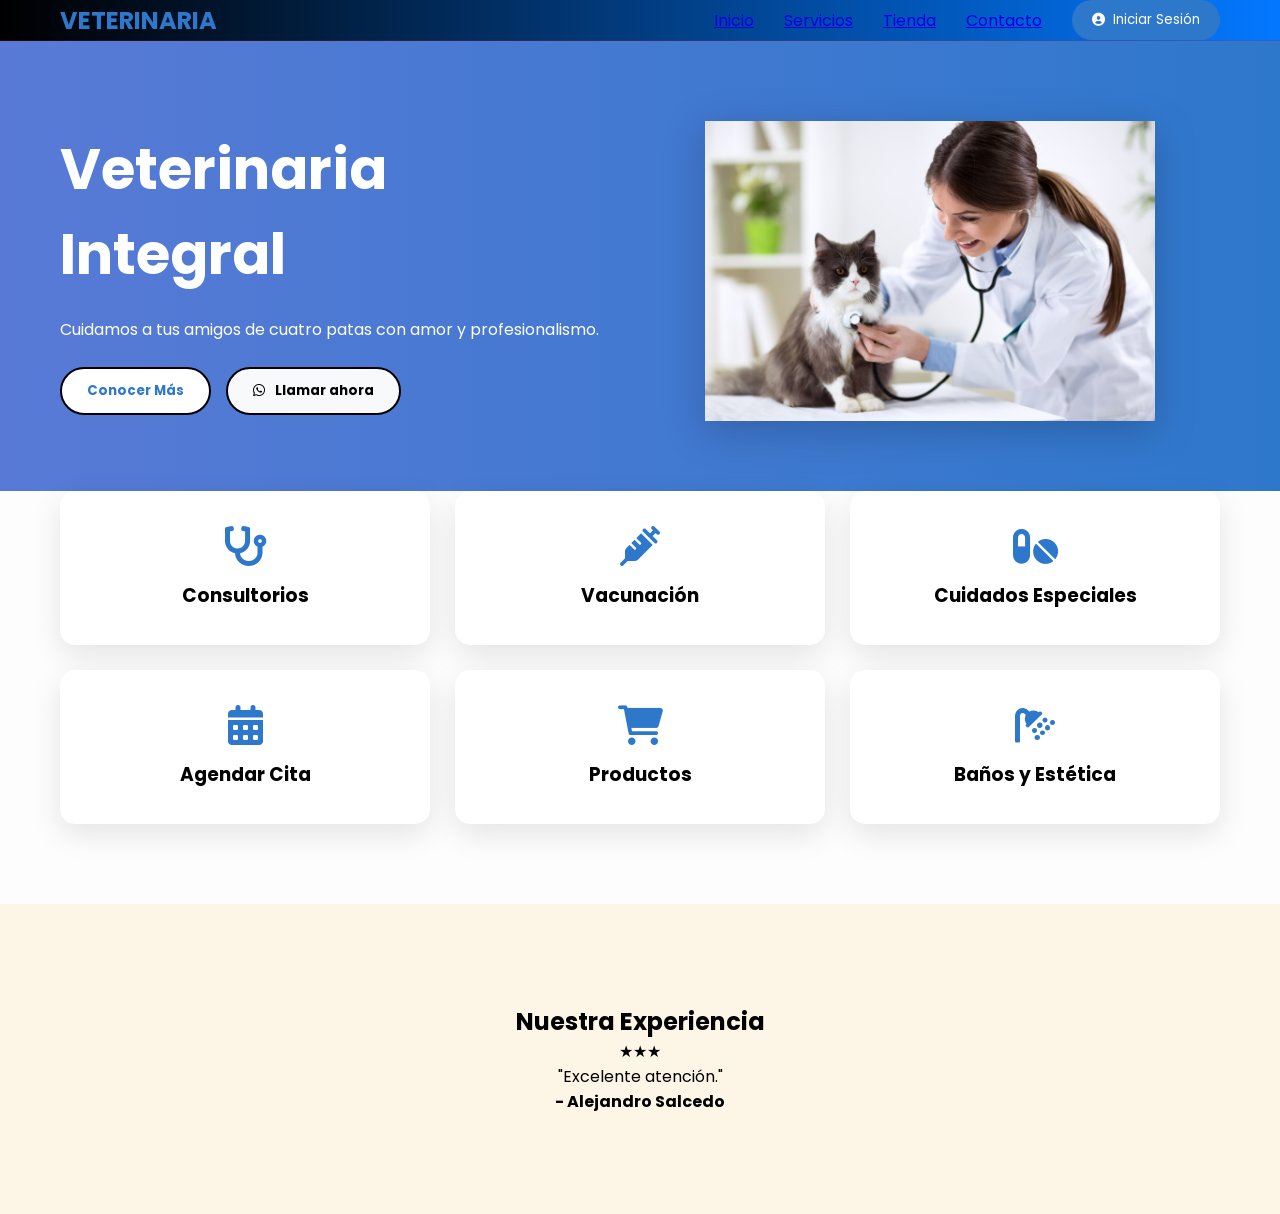
==== commit a9c451a3: "migguelagregafuncionbotonconsultorios" ====
--- a/index.html
+++ b/index.html
@@ -16,7 +16,9 @@
             <div class="nav-links" id="navLinks">
                 <a href="#">Inicio</a>
                 <a href="#">Servicios</a>
-                <button class="btn-login">
+                <a href="#">Tienda</a>
+                <a href="#">Contacto</a>
+                <button class="btn-login" onclick="window.open('login.html', '_blank')">
                     <i class="fas fa-user-circle"></i> Iniciar Sesión
                 </button>
             </div>
@@ -43,12 +45,12 @@
 
     <section class="servicios-seccion">
         <div class="contenedor grid-servicios">
-            <div class="card"><i class="fas fa-stethoscope"></i><h3>Consultorios</h3></div>
-            <div class="card"><i class="fas fa-syringe"></i><h3>Vacunación</h3></div>
-            <div class="card"><i class="fas fa-pills"></i><h3>Cuidados Especiales</h3></div>
-            <div class="card"><i class="fas fa-calendar-alt"></i><h3>Agendar Cita</h3></div>
-            <div class="card"><i class="fas fa-shopping-cart"></i><h3>Productos</h3></div>
-            <div class="card"><i class="fas fa-shower"></i><h3>Baños y Estética</h3></div>
+            <div class="card" onclick="window.open('consultorios.html', '_blank')"><i class="fas fa-stethoscope"></i><h3>Consultorios</h3></div>
+            <div class="card" onclick="window.open('vacunacion.html', '_blank')"><i class="fas fa-syringe"></i><h3>Vacunación</h3></div>
+            <div class="card" onclick="window.open('cuidados.html', '_blank')"><i class="fas fa-pills"></i><h3>Cuidados Especiales</h3></div>
+            <div class="card" onclick="window.open('citas.html', '_blank')"><i class="fas fa-calendar-alt"></i><h3>Agendar Cita</h3></div>
+            <div class="card" onclick="window.open('tienda.html', '_blank')"><i class="fas fa-shopping-cart"></i><h3>Productos</h3></div>
+            <div class="card" onclick="window.open('estetica.html', '_blank')"><i class="fas fa-shower"></i><h3>Baños y Estética</h3></div>
         </div>
     </section>
 
@@ -58,8 +60,8 @@
             <div class="testimonios-grid">
                 <div class="testi-card">
                     <div class="estrellas">★★★</div>
-                    <p>"exelente atencion."</p>
-                    <strong>-alejandro salcedo</strong>
+                    <p>"Excelente atención."</p>
+                    <strong>- Alejandro Salcedo</strong>
                 </div>
             </div>
         </div>
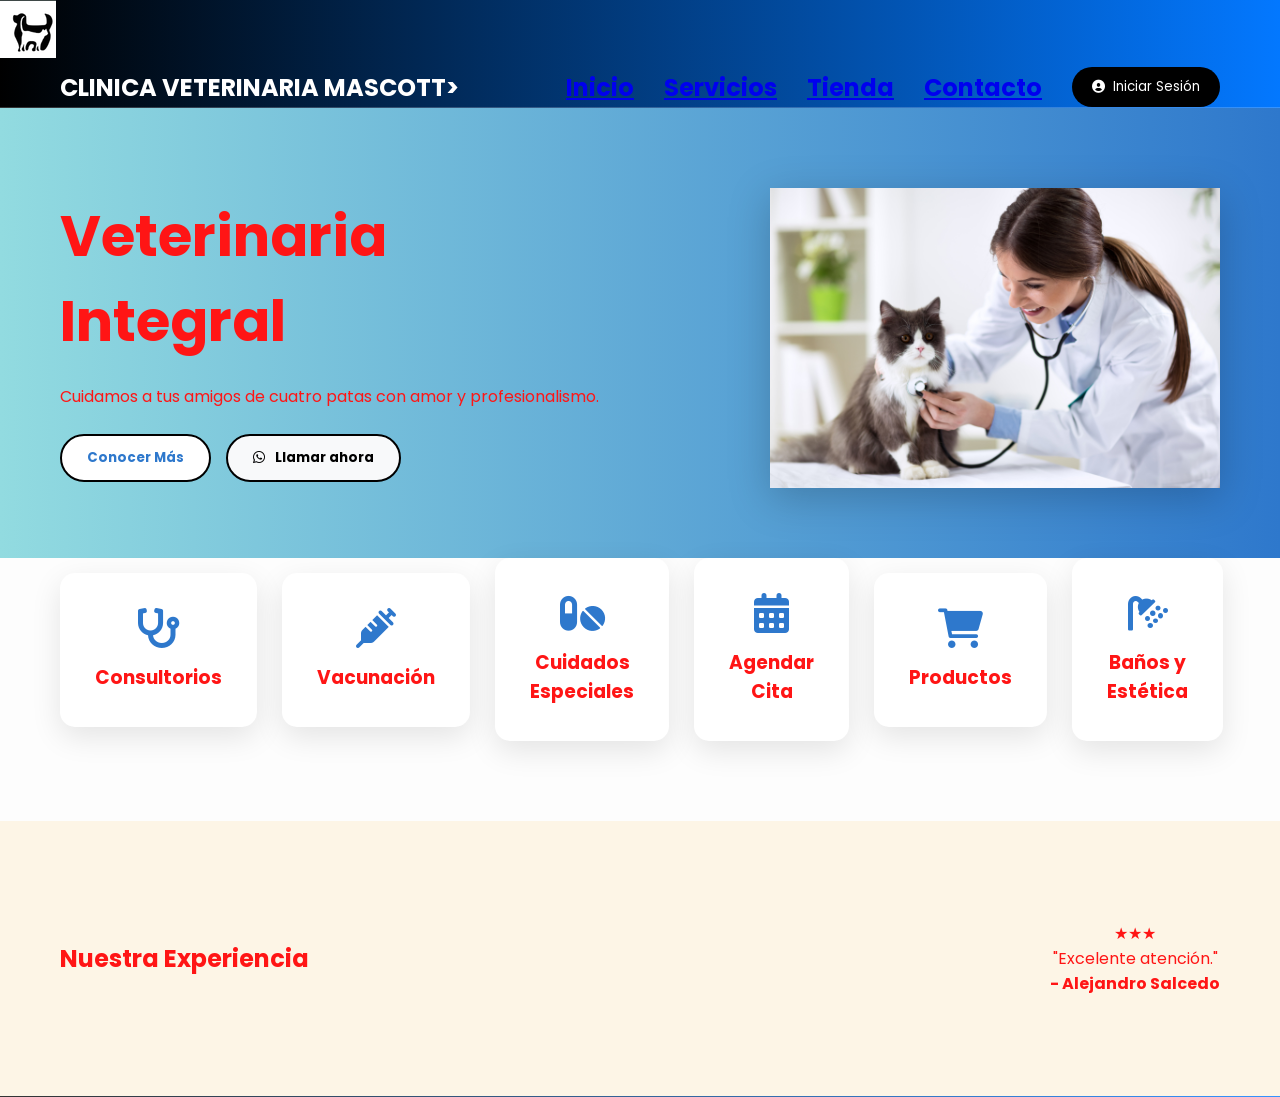
==== commit 6cea69d3: "cambio6miguel" ====
--- a/index.html
+++ b/index.html
@@ -11,8 +11,11 @@
 <body>
 
     <nav class="navbar">
+        <nav class="navbar">
+        <div class="logo">
+            <img src="Captura de pantalla 2026-03-09 090938.png" alt="clinica vterinaria mascott">
         <div class="contenedor">
-            <div class="logo">VETERINARIA</div>
+            <div class="logo">CLINICA VETERINARIA MASCOTT> </div>
             <div class="nav-links" id="navLinks">
                 <a href="#">Inicio</a>
                 <a href="#">Servicios</a>
--- a/style.css
+++ b/style.css
@@ -13,7 +13,7 @@
 
 .navbar {
     background: linear-gradient(to right, #000000, #0378ff);
-    border-bottom: 1px solid rgba(248, 0, 0, 0.2);
+    border-bottom: 1px solid rgba(255, 255, 255, 0.2);
 }
 
 
@@ -21,12 +21,12 @@
     display: flex;
     justify-content: space-between;
     align-items: center;
-    color: #cc2e2e;
+    color: #ff1515;
 }
 
 .logo {
      font-weight: 700;
-      color: #2e78cc; 
+      color: #ffffff; 
       font-size: 1.5rem;
      }
 
@@ -37,7 +37,7 @@
      }
 
 .btn-login {
-    background: #2e78cc; 
+    background: #000000; 
     color: white; 
     border: none;
     padding: 10px 20px;
@@ -49,7 +49,7 @@
 }
 
 .hero {
-    background: linear-gradient(to right, #587ad6, #2e78cc);
+    background: linear-gradient(to right, #92dbe0, #2e78cc);
     color: white;
     padding: 80px 0 140px 0; 
 
@@ -88,7 +88,7 @@
     }
 
 .btn-principal {
-    background: white;
+    background: rgb(255, 255, 255);
      color: #2e78cc;
       border: 2px solid #000;
     padding: 12px 25px;
